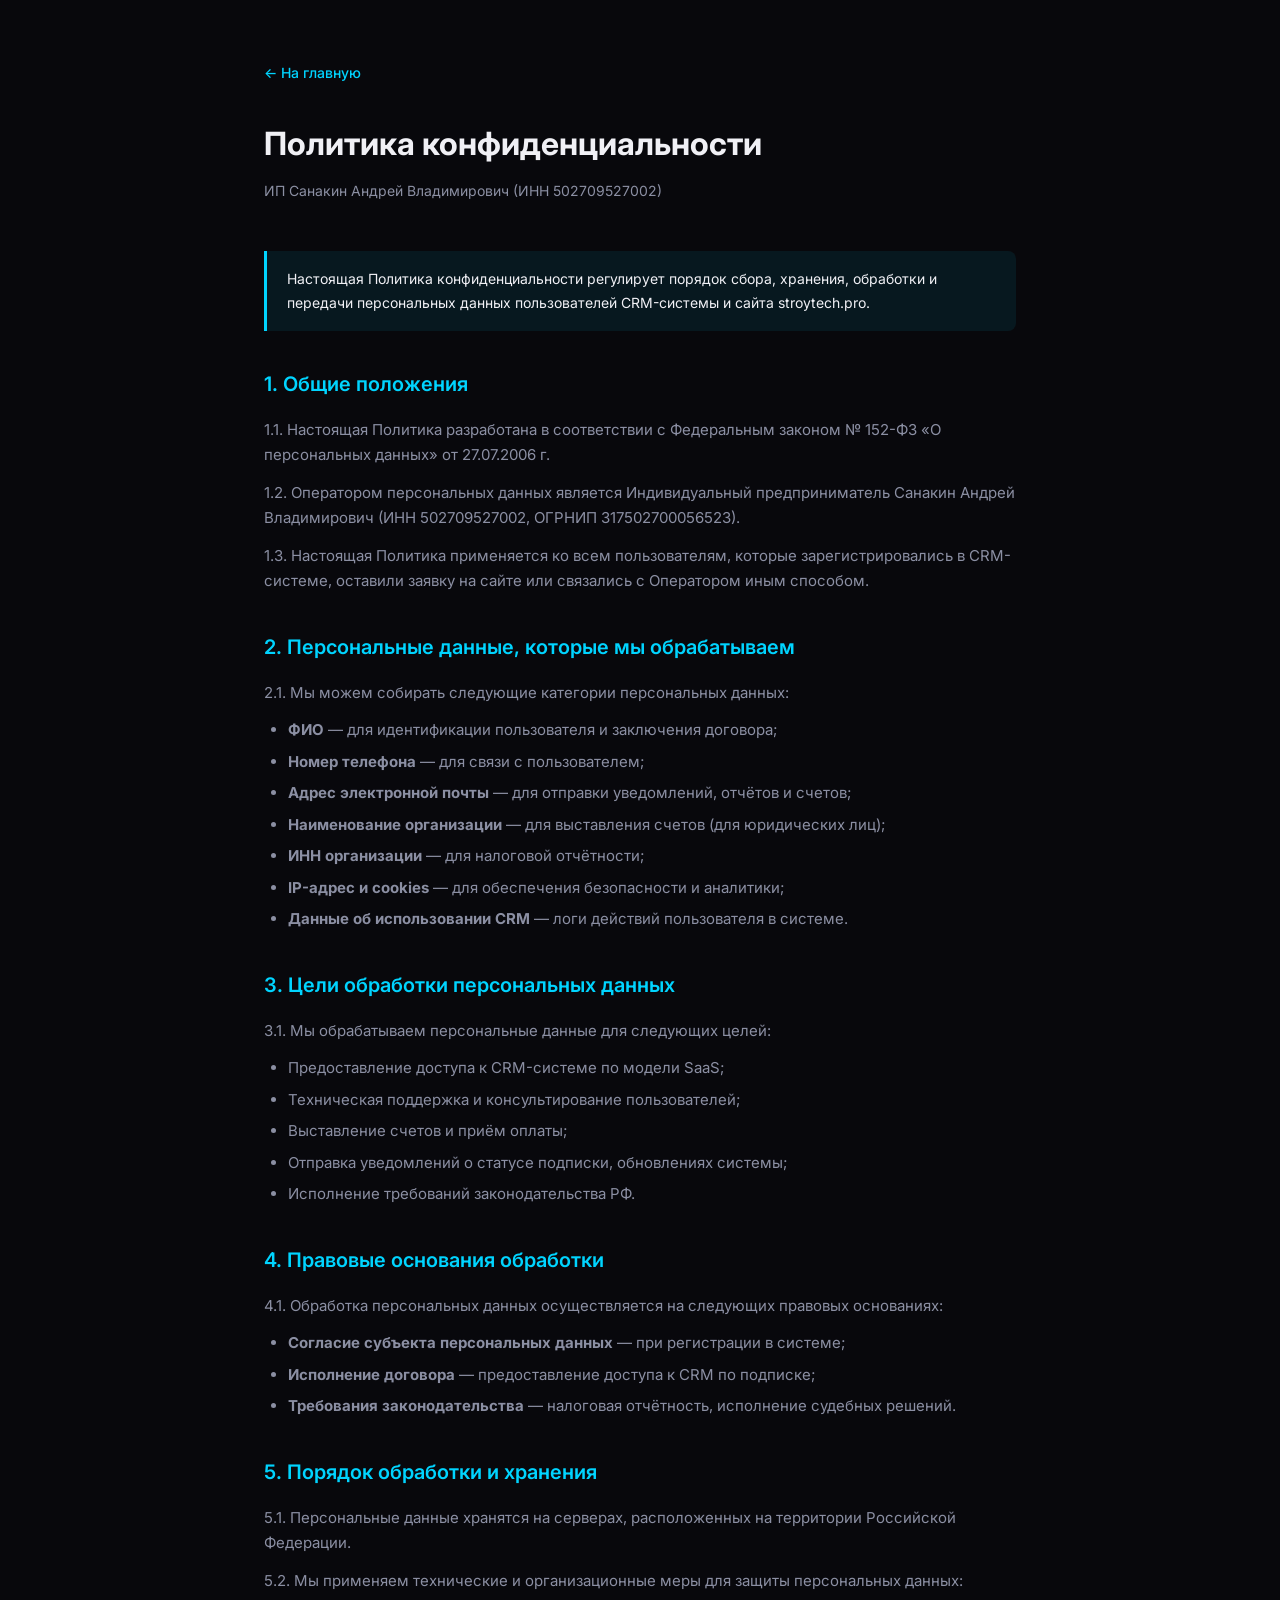
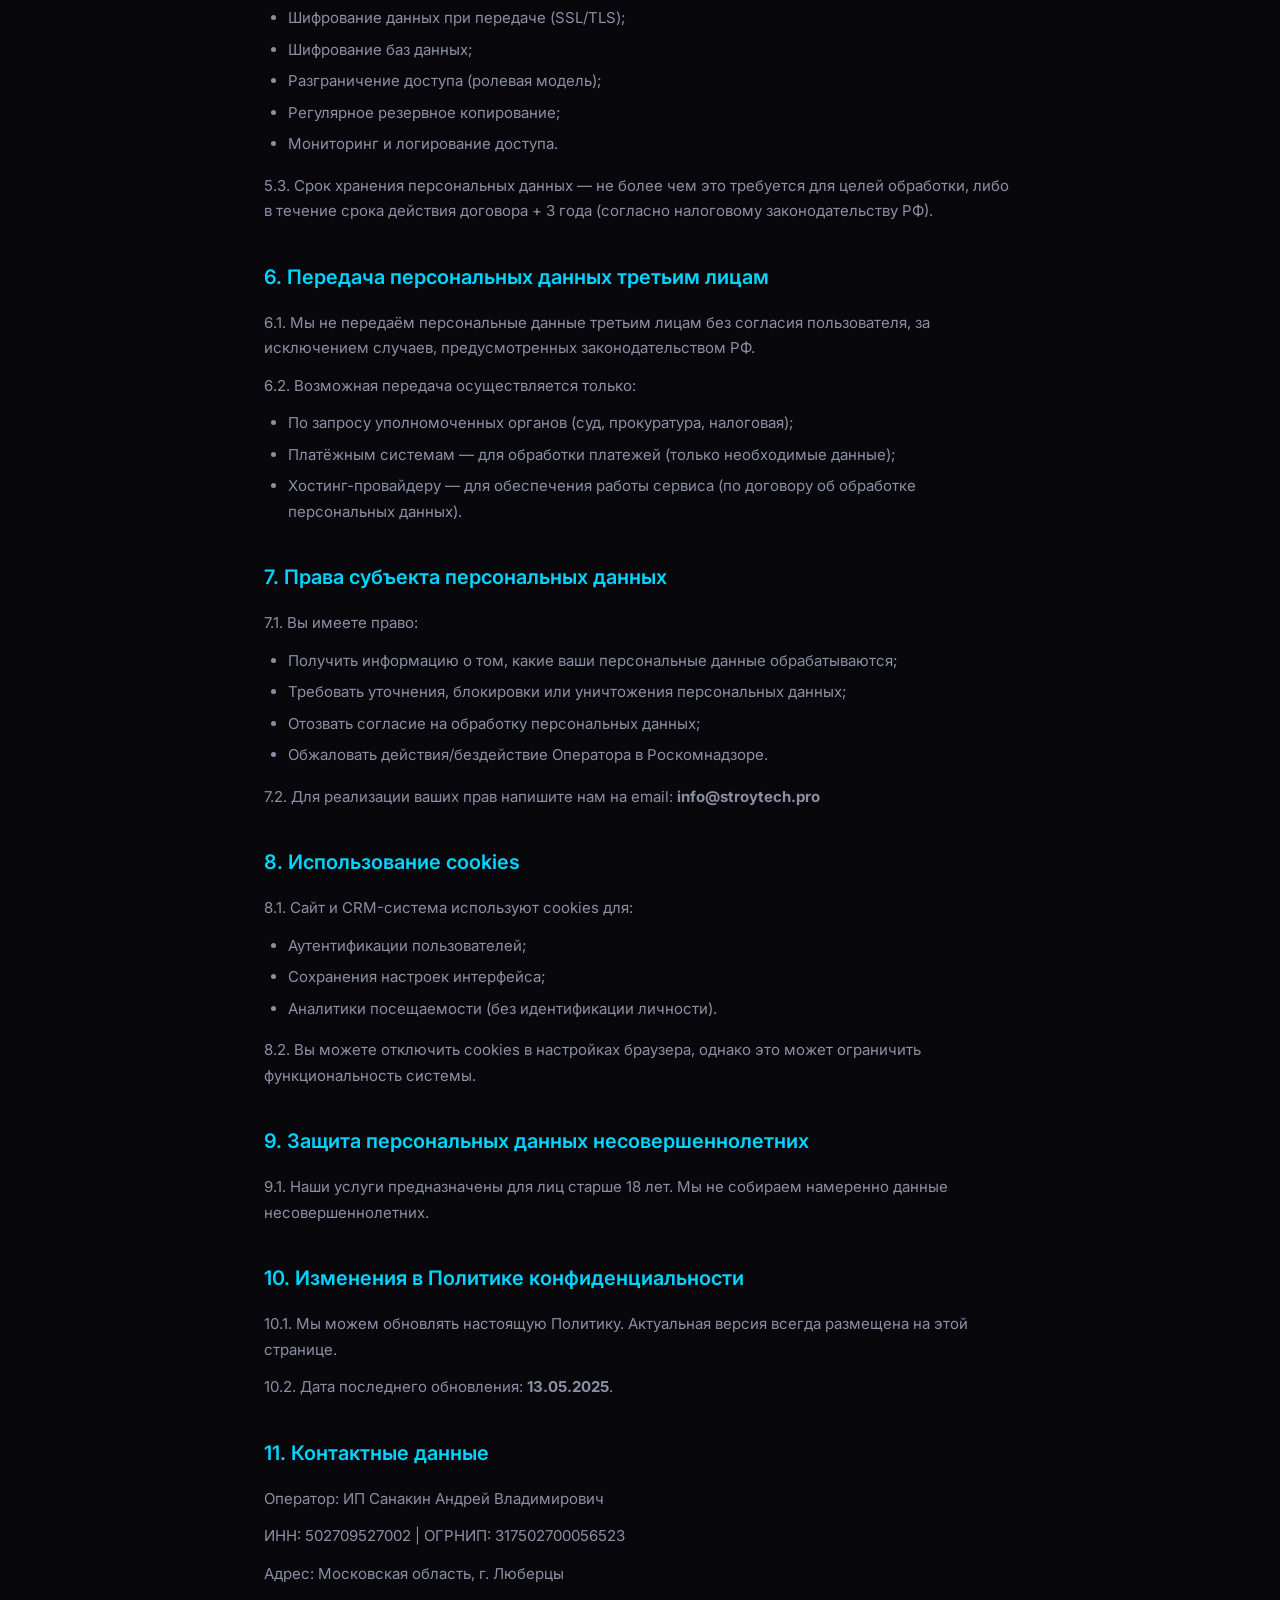
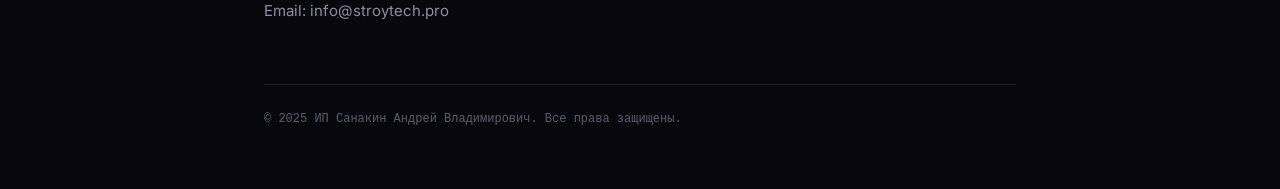
==== privacy.html @ f7262b2f "Update SANAKIN TECH 2024" ====
<!DOCTYPE html>
<html lang="ru">
<head>
  <meta charset="UTF-8">
  <meta name="viewport" content="width=device-width, initial-scale=1.0">
  <title>Политика конфиденциальности — ИП Санакин А.В.</title>
  <link href="https://fonts.googleapis.com/css2?family=Inter:wght@400;500;600;700&display=swap" rel="stylesheet">
  <style>
    * { margin: 0; padding: 0; box-sizing: border-box; }
    body {
      font-family: 'Inter', system-ui, sans-serif;
      background: #08080C;
      color: #F0F0F5;
      line-height: 1.7;
      font-size: 15px;
    }
    .container {
      max-width: 800px;
      margin: 0 auto;
      padding: 60px 24px;
    }
    h1 {
      font-size: 32px;
      font-weight: 700;
      margin-bottom: 8px;
      color: #F0F0F5;
    }
    .subtitle {
      color: #8B8FA3;
      font-size: 14px;
      margin-bottom: 48px;
    }
    h2 {
      font-size: 20px;
      font-weight: 600;
      color: #00D4FF;
      margin-top: 36px;
      margin-bottom: 16px;
    }
    h3 {
      font-size: 16px;
      font-weight: 600;
      color: #F0F0F5;
      margin-top: 24px;
      margin-bottom: 10px;
    }
    p {
      color: #8B8FA3;
      margin-bottom: 12px;
    }
    ul {
      color: #8B8FA3;
      margin-left: 24px;
      margin-bottom: 16px;
    }
    li {
      margin-bottom: 6px;
    }
    .back-link {
      display: inline-flex;
      align-items: center;
      gap: 8px;
      color: #00D4FF;
      text-decoration: none;
      font-size: 14px;
      font-weight: 500;
      margin-bottom: 32px;
      transition: opacity 0.2s;
    }
    .back-link:hover { opacity: 0.8; }
    .highlight {
      background: rgba(0, 212, 255, 0.08);
      border-left: 3px solid #00D4FF;
      padding: 16px 20px;
      border-radius: 0 8px 8px 0;
      margin: 20px 0;
    }
    .highlight p {
      color: #F0F0F5;
      margin: 0;
      font-size: 14px;
    }
    .footer-note {
      margin-top: 60px;
      padding-top: 24px;
      border-top: 1px solid #1E2030;
      font-family: 'JetBrains Mono', monospace;
      font-size: 12px;
      color: #5A5E72;
    }
  </style>
</head>
<body>
  <div class="container">
    <a href="./index.html" class="back-link">← На главную</a>

    <h1>Политика конфиденциальности</h1>
    <p class="subtitle">ИП Санакин Андрей Владимирович (ИНН 502709527002)</p>

    <div class="highlight">
      <p>Настоящая Политика конфиденциальности регулирует порядок сбора, хранения, обработки и передачи персональных данных пользователей CRM-системы и сайта stroytech.pro.</p>
    </div>

    <h2>1. Общие положения</h2>
    <p>1.1. Настоящая Политика разработана в соответствии с Федеральным законом № 152-ФЗ «О персональных данных» от 27.07.2006 г.</p>
    <p>1.2. Оператором персональных данных является Индивидуальный предприниматель Санакин Андрей Владимирович (ИНН 502709527002, ОГРНИП 317502700056523).</p>
    <p>1.3. Настоящая Политика применяется ко всем пользователям, которые зарегистрировались в CRM-системе, оставили заявку на сайте или связались с Оператором иным способом.</p>

    <h2>2. Персональные данные, которые мы обрабатываем</h2>
    <p>2.1. Мы можем собирать следующие категории персональных данных:</p>
    <ul>
      <li><strong>ФИО</strong> — для идентификации пользователя и заключения договора;</li>
      <li><strong>Номер телефона</strong> — для связи с пользователем;</li>
      <li><strong>Адрес электронной почты</strong> — для отправки уведомлений, отчётов и счетов;</li>
      <li><strong>Наименование организации</strong> — для выставления счетов (для юридических лиц);</li>
      <li><strong>ИНН организации</strong> — для налоговой отчётности;</li>
      <li><strong>IP-адрес и cookies</strong> — для обеспечения безопасности и аналитики;</li>
      <li><strong>Данные об использовании CRM</strong> — логи действий пользователя в системе.</li>
    </ul>

    <h2>3. Цели обработки персональных данных</h2>
    <p>3.1. Мы обрабатываем персональные данные для следующих целей:</p>
    <ul>
      <li>Предоставление доступа к CRM-системе по модели SaaS;</li>
      <li>Техническая поддержка и консультирование пользователей;</li>
      <li>Выставление счетов и приём оплаты;</li>
      <li>Отправка уведомлений о статусе подписки, обновлениях системы;</li>
      <li>Исполнение требований законодательства РФ.</li>
    </ul>

    <h2>4. Правовые основания обработки</h2>
    <p>4.1. Обработка персональных данных осуществляется на следующих правовых основаниях:</p>
    <ul>
      <li><strong>Согласие субъекта персональных данных</strong> — при регистрации в системе;</li>
      <li><strong>Исполнение договора</strong> — предоставление доступа к CRM по подписке;</li>
      <li><strong>Требования законодательства</strong> — налоговая отчётность, исполнение судебных решений.</li>
    </ul>

    <h2>5. Порядок обработки и хранения</h2>
    <p>5.1. Персональные данные хранятся на серверах, расположенных на территории Российской Федерации.</p>
    <p>5.2. Мы применяем технические и организационные меры для защиты персональных данных:</p>
    <ul>
      <li>Шифрование данных при передаче (SSL/TLS);</li>
      <li>Шифрование баз данных;</li>
      <li>Разграничение доступа (ролевая модель);</li>
      <li>Регулярное резервное копирование;</li>
      <li>Мониторинг и логирование доступа.</li>
    </ul>
    <p>5.3. Срок хранения персональных данных — не более чем это требуется для целей обработки, либо в течение срока действия договора + 3 года (согласно налоговому законодательству РФ).</p>

    <h2>6. Передача персональных данных третьим лицам</h2>
    <p>6.1. Мы не передаём персональные данные третьим лицам без согласия пользователя, за исключением случаев, предусмотренных законодательством РФ.</p>
    <p>6.2. Возможная передача осуществляется только:</p>
    <ul>
      <li>По запросу уполномоченных органов (суд, прокуратура, налоговая);</li>
      <li>Платёжным системам — для обработки платежей (только необходимые данные);</li>
      <li>Хостинг-провайдеру — для обеспечения работы сервиса (по договору об обработке персональных данных).</li>
    </ul>

    <h2>7. Права субъекта персональных данных</h2>
    <p>7.1. Вы имеете право:</p>
    <ul>
      <li>Получить информацию о том, какие ваши персональные данные обрабатываются;</li>
      <li>Требовать уточнения, блокировки или уничтожения персональных данных;</li>
      <li>Отозвать согласие на обработку персональных данных;</li>
      <li>Обжаловать действия/бездействие Оператора в Роскомнадзоре.</li>
    </ul>
    <p>7.2. Для реализации ваших прав напишите нам на email: <strong>info@stroytech.pro</strong></p>

    <h2>8. Использование cookies</h2>
    <p>8.1. Сайт и CRM-система используют cookies для:</p>
    <ul>
      <li>Аутентификации пользователей;</li>
      <li>Сохранения настроек интерфейса;</li>
      <li>Аналитики посещаемости (без идентификации личности).</li>
    </ul>
    <p>8.2. Вы можете отключить cookies в настройках браузера, однако это может ограничить функциональность системы.</p>

    <h2>9. Защита персональных данных несовершеннолетних</h2>
    <p>9.1. Наши услуги предназначены для лиц старше 18 лет. Мы не собираем намеренно данные несовершеннолетних.</p>

    <h2>10. Изменения в Политике конфиденциальности</h2>
    <p>10.1. Мы можем обновлять настоящую Политику. Актуальная версия всегда размещена на этой странице.</p>
    <p>10.2. Дата последнего обновления: <strong>13.05.2025</strong>.</p>

    <h2>11. Контактные данные</h2>
    <p>Оператор: ИП Санакин Андрей Владимирович</p>
    <p>ИНН: 502709527002 | ОГРНИП: 317502700056523</p>
    <p>Адрес: Московская область, г. Люберцы</p>
    <p>Email: info@stroytech.pro</p>

    <div class="footer-note">
      © 2025 ИП Санакин Андрей Владимирович. Все права защищены.
    </div>
  </div>
</body>
</html>
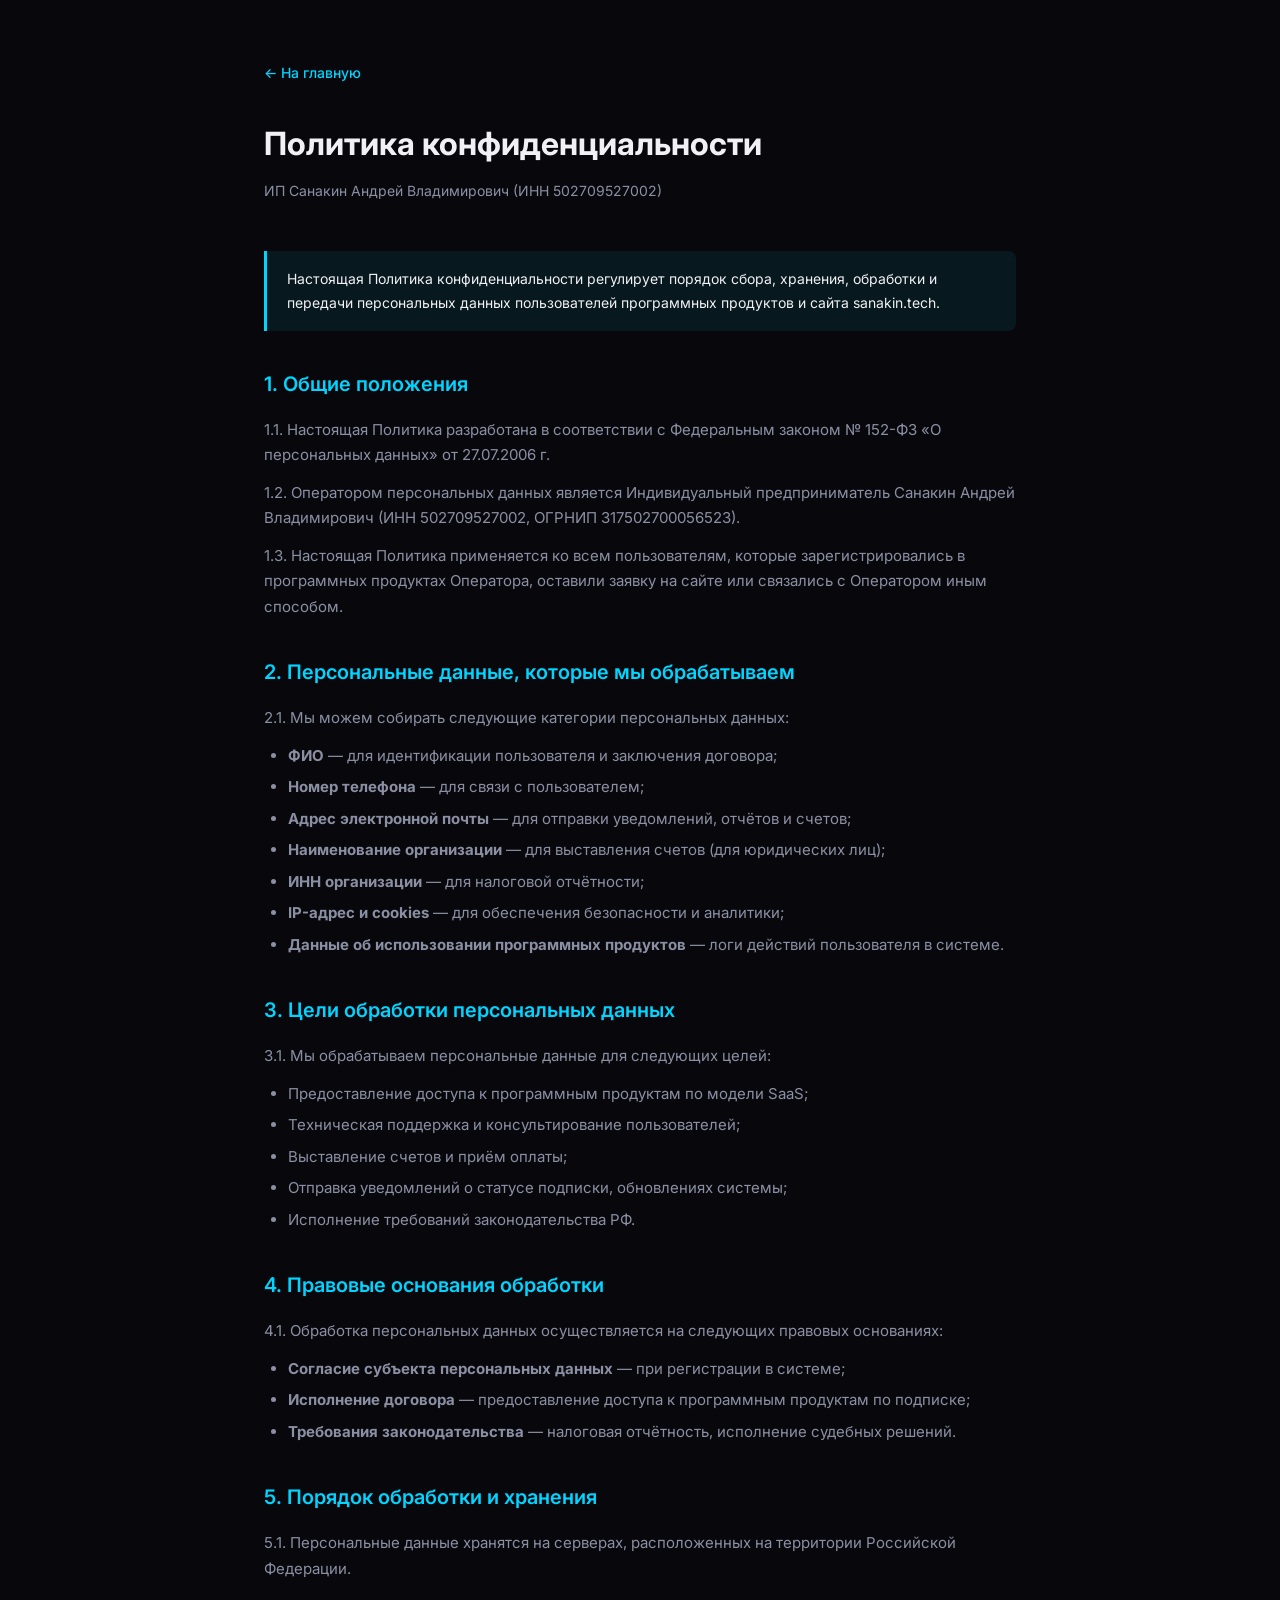
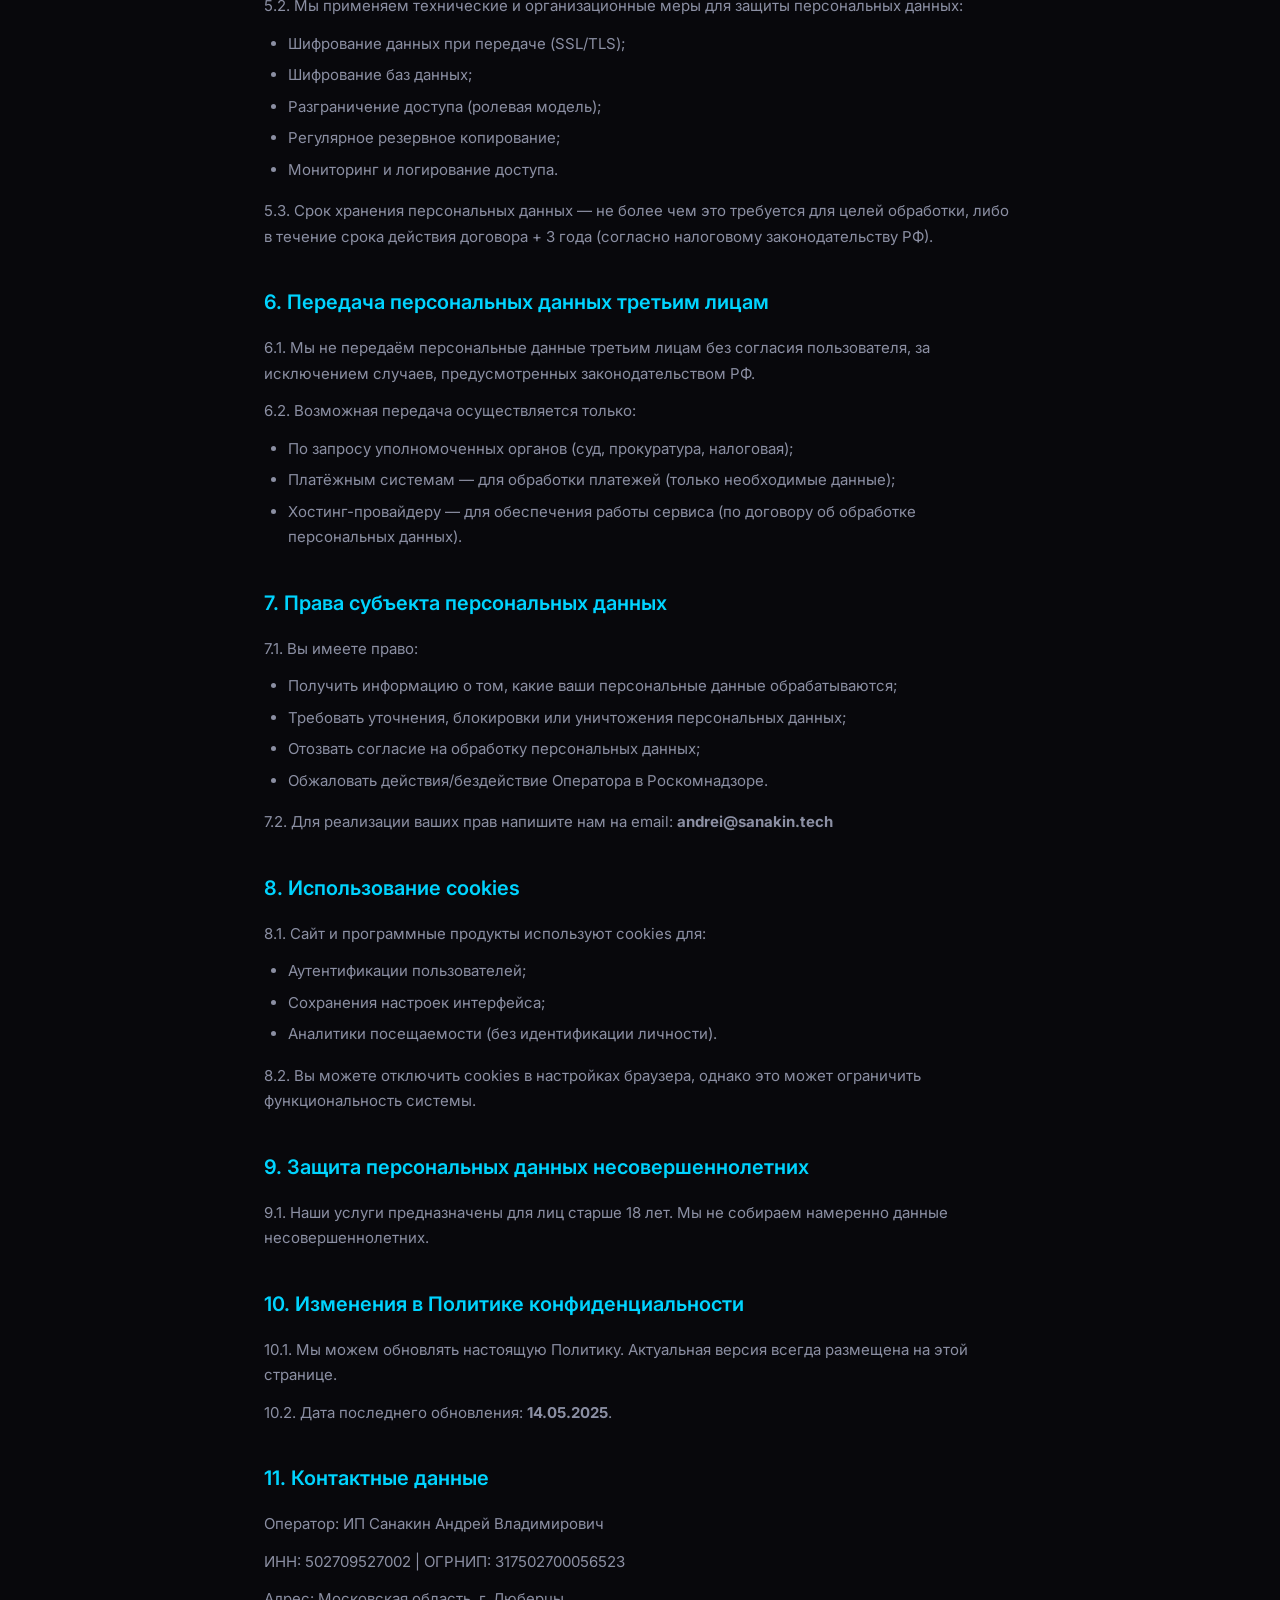
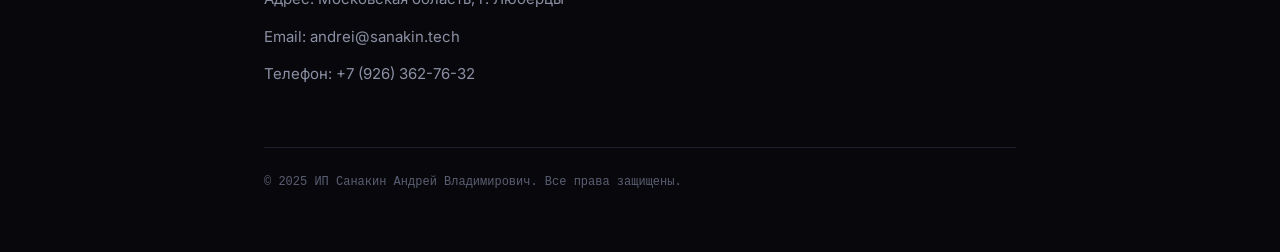
==== commit 4c480bee: "Add files via upload" ====
--- a/privacy.html
+++ b/privacy.html
@@ -3,7 +3,7 @@
 <head>
   <meta charset="UTF-8">
   <meta name="viewport" content="width=device-width, initial-scale=1.0">
-  <title>Политика конфиденциальности — ИП Санакин А.В.</title>
+  <title>Политика конфиденциальности — SANAKIN TECH</title>
   <link href="https://fonts.googleapis.com/css2?family=Inter:wght@400;500;600;700&display=swap" rel="stylesheet">
   <style>
     * { margin: 0; padding: 0; box-sizing: border-box; }
@@ -92,36 +92,36 @@
 </head>
 <body>
   <div class="container">
-    <a href="./index.html" class="back-link">← На главную</a>
+    <a href="./index.html" class="back-link">&larr; На главную</a>
 
     <h1>Политика конфиденциальности</h1>
     <p class="subtitle">ИП Санакин Андрей Владимирович (ИНН 502709527002)</p>
 
     <div class="highlight">
-      <p>Настоящая Политика конфиденциальности регулирует порядок сбора, хранения, обработки и передачи персональных данных пользователей CRM-системы и сайта stroytech.pro.</p>
+      <p>Настоящая Политика конфиденциальности регулирует порядок сбора, хранения, обработки и передачи персональных данных пользователей программных продуктов и сайта sanakin.tech.</p>
     </div>
 
     <h2>1. Общие положения</h2>
-    <p>1.1. Настоящая Политика разработана в соответствии с Федеральным законом № 152-ФЗ «О персональных данных» от 27.07.2006 г.</p>
+    <p>1.1. Настоящая Политика разработана в соответствии с Федеральным законом № 152-ФЗ &laquo;О персональных данных&raquo; от 27.07.2006 г.</p>
     <p>1.2. Оператором персональных данных является Индивидуальный предприниматель Санакин Андрей Владимирович (ИНН 502709527002, ОГРНИП 317502700056523).</p>
-    <p>1.3. Настоящая Политика применяется ко всем пользователям, которые зарегистрировались в CRM-системе, оставили заявку на сайте или связались с Оператором иным способом.</p>
+    <p>1.3. Настоящая Политика применяется ко всем пользователям, которые зарегистрировались в программных продуктах Оператора, оставили заявку на сайте или связались с Оператором иным способом.</p>
 
     <h2>2. Персональные данные, которые мы обрабатываем</h2>
     <p>2.1. Мы можем собирать следующие категории персональных данных:</p>
     <ul>
-      <li><strong>ФИО</strong> — для идентификации пользователя и заключения договора;</li>
-      <li><strong>Номер телефона</strong> — для связи с пользователем;</li>
-      <li><strong>Адрес электронной почты</strong> — для отправки уведомлений, отчётов и счетов;</li>
-      <li><strong>Наименование организации</strong> — для выставления счетов (для юридических лиц);</li>
-      <li><strong>ИНН организации</strong> — для налоговой отчётности;</li>
-      <li><strong>IP-адрес и cookies</strong> — для обеспечения безопасности и аналитики;</li>
-      <li><strong>Данные об использовании CRM</strong> — логи действий пользователя в системе.</li>
+      <li><strong>ФИО</strong> &mdash; для идентификации пользователя и заключения договора;</li>
+      <li><strong>Номер телефона</strong> &mdash; для связи с пользователем;</li>
+      <li><strong>Адрес электронной почты</strong> &mdash; для отправки уведомлений, отчётов и счетов;</li>
+      <li><strong>Наименование организации</strong> &mdash; для выставления счетов (для юридических лиц);</li>
+      <li><strong>ИНН организации</strong> &mdash; для налоговой отчётности;</li>
+      <li><strong>IP-адрес и cookies</strong> &mdash; для обеспечения безопасности и аналитики;</li>
+      <li><strong>Данные об использовании программных продуктов</strong> &mdash; логи действий пользователя в системе.</li>
     </ul>
 
     <h2>3. Цели обработки персональных данных</h2>
     <p>3.1. Мы обрабатываем персональные данные для следующих целей:</p>
     <ul>
-      <li>Предоставление доступа к CRM-системе по модели SaaS;</li>
+      <li>Предоставление доступа к программным продуктам по модели SaaS;</li>
       <li>Техническая поддержка и консультирование пользователей;</li>
       <li>Выставление счетов и приём оплаты;</li>
       <li>Отправка уведомлений о статусе подписки, обновлениях системы;</li>
@@ -131,9 +131,9 @@
     <h2>4. Правовые основания обработки</h2>
     <p>4.1. Обработка персональных данных осуществляется на следующих правовых основаниях:</p>
     <ul>
-      <li><strong>Согласие субъекта персональных данных</strong> — при регистрации в системе;</li>
-      <li><strong>Исполнение договора</strong> — предоставление доступа к CRM по подписке;</li>
-      <li><strong>Требования законодательства</strong> — налоговая отчётность, исполнение судебных решений.</li>
+      <li><strong>Согласие субъекта персональных данных</strong> &mdash; при регистрации в системе;</li>
+      <li><strong>Исполнение договора</strong> &mdash; предоставление доступа к программным продуктам по подписке;</li>
+      <li><strong>Требования законодательства</strong> &mdash; налоговая отчётность, исполнение судебных решений.</li>
     </ul>
 
     <h2>5. Порядок обработки и хранения</h2>
@@ -146,15 +146,15 @@
       <li>Регулярное резервное копирование;</li>
       <li>Мониторинг и логирование доступа.</li>
     </ul>
-    <p>5.3. Срок хранения персональных данных — не более чем это требуется для целей обработки, либо в течение срока действия договора + 3 года (согласно налоговому законодательству РФ).</p>
+    <p>5.3. Срок хранения персональных данных &mdash; не более чем это требуется для целей обработки, либо в течение срока действия договора + 3 года (согласно налоговому законодательству РФ).</p>
 
     <h2>6. Передача персональных данных третьим лицам</h2>
     <p>6.1. Мы не передаём персональные данные третьим лицам без согласия пользователя, за исключением случаев, предусмотренных законодательством РФ.</p>
     <p>6.2. Возможная передача осуществляется только:</p>
     <ul>
       <li>По запросу уполномоченных органов (суд, прокуратура, налоговая);</li>
-      <li>Платёжным системам — для обработки платежей (только необходимые данные);</li>
-      <li>Хостинг-провайдеру — для обеспечения работы сервиса (по договору об обработке персональных данных).</li>
+      <li>Платёжным системам &mdash; для обработки платежей (только необходимые данные);</li>
+      <li>Хостинг-провайдеру &mdash; для обеспечения работы сервиса (по договору об обработке персональных данных).</li>
     </ul>
 
     <h2>7. Права субъекта персональных данных</h2>
@@ -165,10 +165,10 @@
       <li>Отозвать согласие на обработку персональных данных;</li>
       <li>Обжаловать действия/бездействие Оператора в Роскомнадзоре.</li>
     </ul>
-    <p>7.2. Для реализации ваших прав напишите нам на email: <strong>info@stroytech.pro</strong></p>
+    <p>7.2. Для реализации ваших прав напишите нам на email: <strong>andrei@sanakin.tech</strong></p>
 
     <h2>8. Использование cookies</h2>
-    <p>8.1. Сайт и CRM-система используют cookies для:</p>
+    <p>8.1. Сайт и программные продукты используют cookies для:</p>
     <ul>
       <li>Аутентификации пользователей;</li>
       <li>Сохранения настроек интерфейса;</li>
@@ -181,16 +181,17 @@
 
     <h2>10. Изменения в Политике конфиденциальности</h2>
     <p>10.1. Мы можем обновлять настоящую Политику. Актуальная версия всегда размещена на этой странице.</p>
-    <p>10.2. Дата последнего обновления: <strong>13.05.2025</strong>.</p>
+    <p>10.2. Дата последнего обновления: <strong>14.05.2025</strong>.</p>
 
     <h2>11. Контактные данные</h2>
     <p>Оператор: ИП Санакин Андрей Владимирович</p>
     <p>ИНН: 502709527002 | ОГРНИП: 317502700056523</p>
     <p>Адрес: Московская область, г. Люберцы</p>
-    <p>Email: info@stroytech.pro</p>
+    <p>Email: andrei@sanakin.tech</p>
+    <p>Телефон: +7 (926) 362-76-32</p>
 
     <div class="footer-note">
-      © 2025 ИП Санакин Андрей Владимирович. Все права защищены.
+      &copy; 2025 ИП Санакин Андрей Владимирович. Все права защищены.
     </div>
   </div>
 </body>
